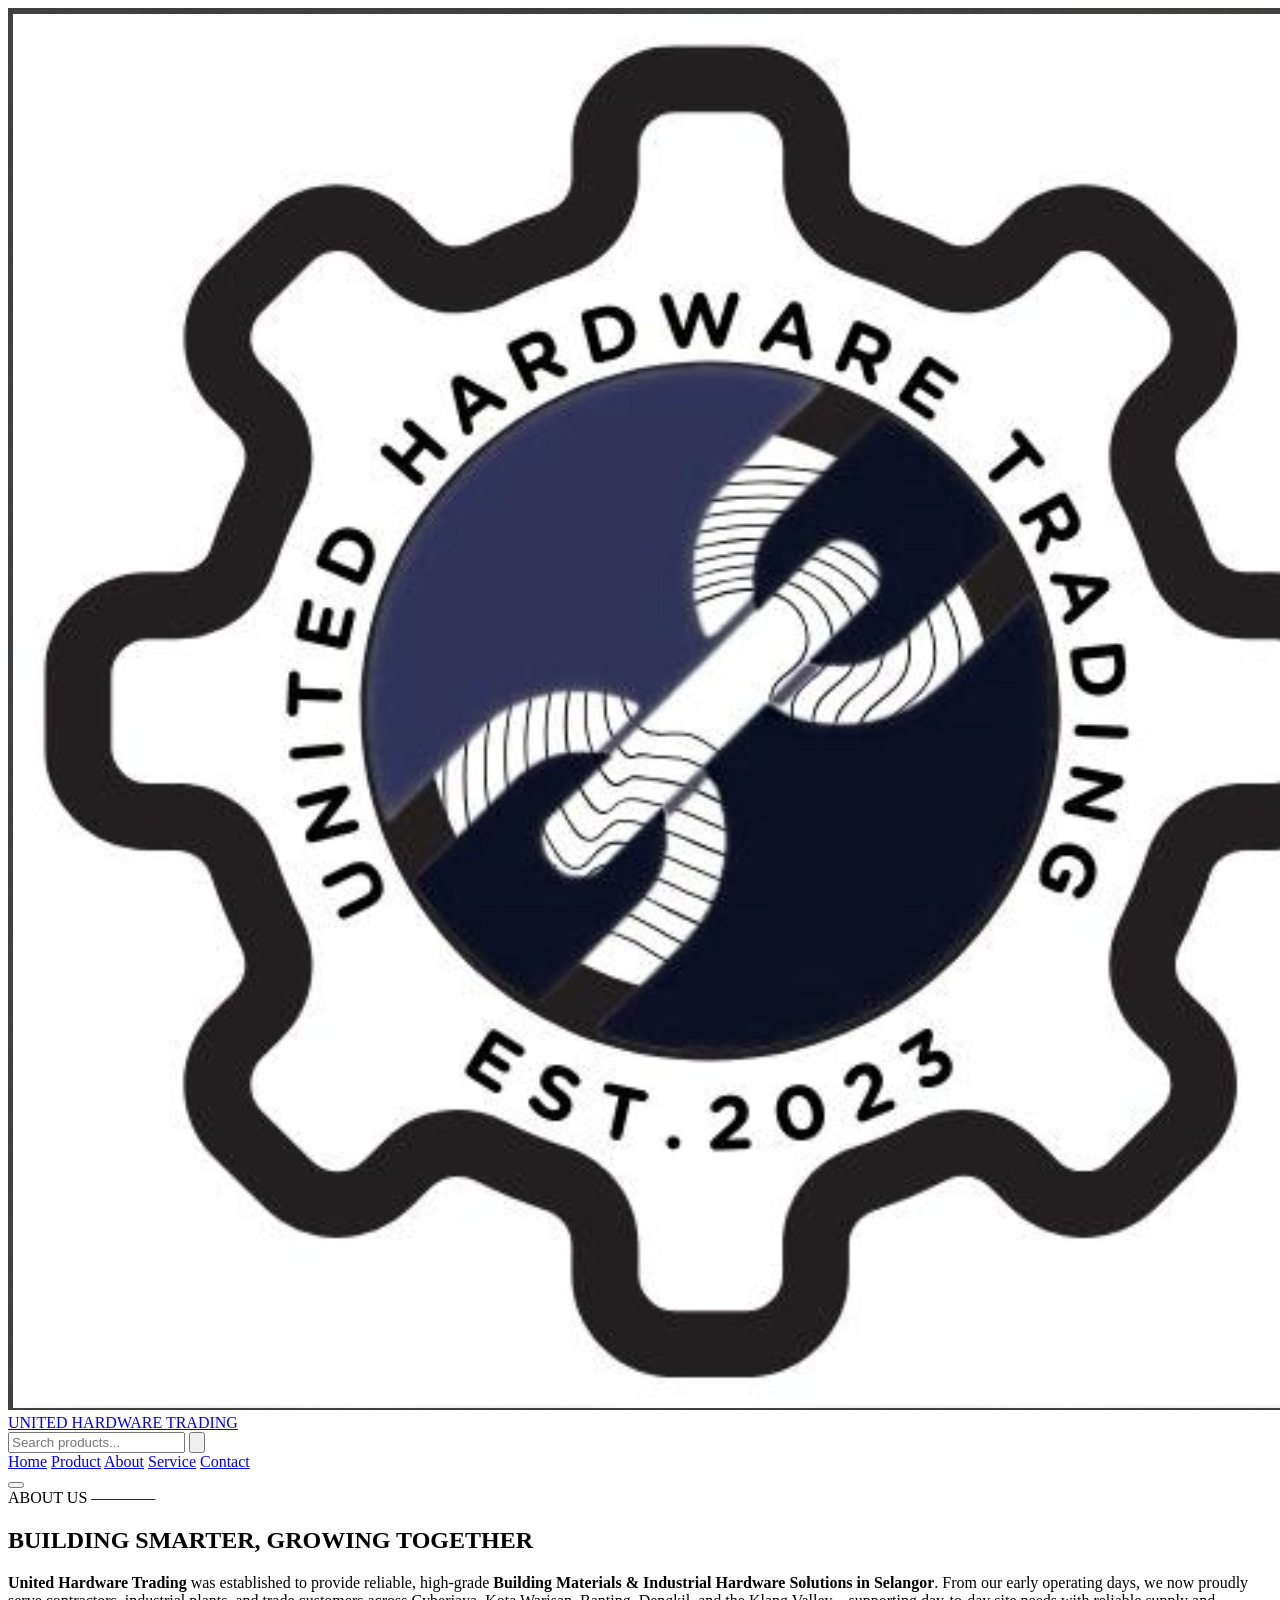
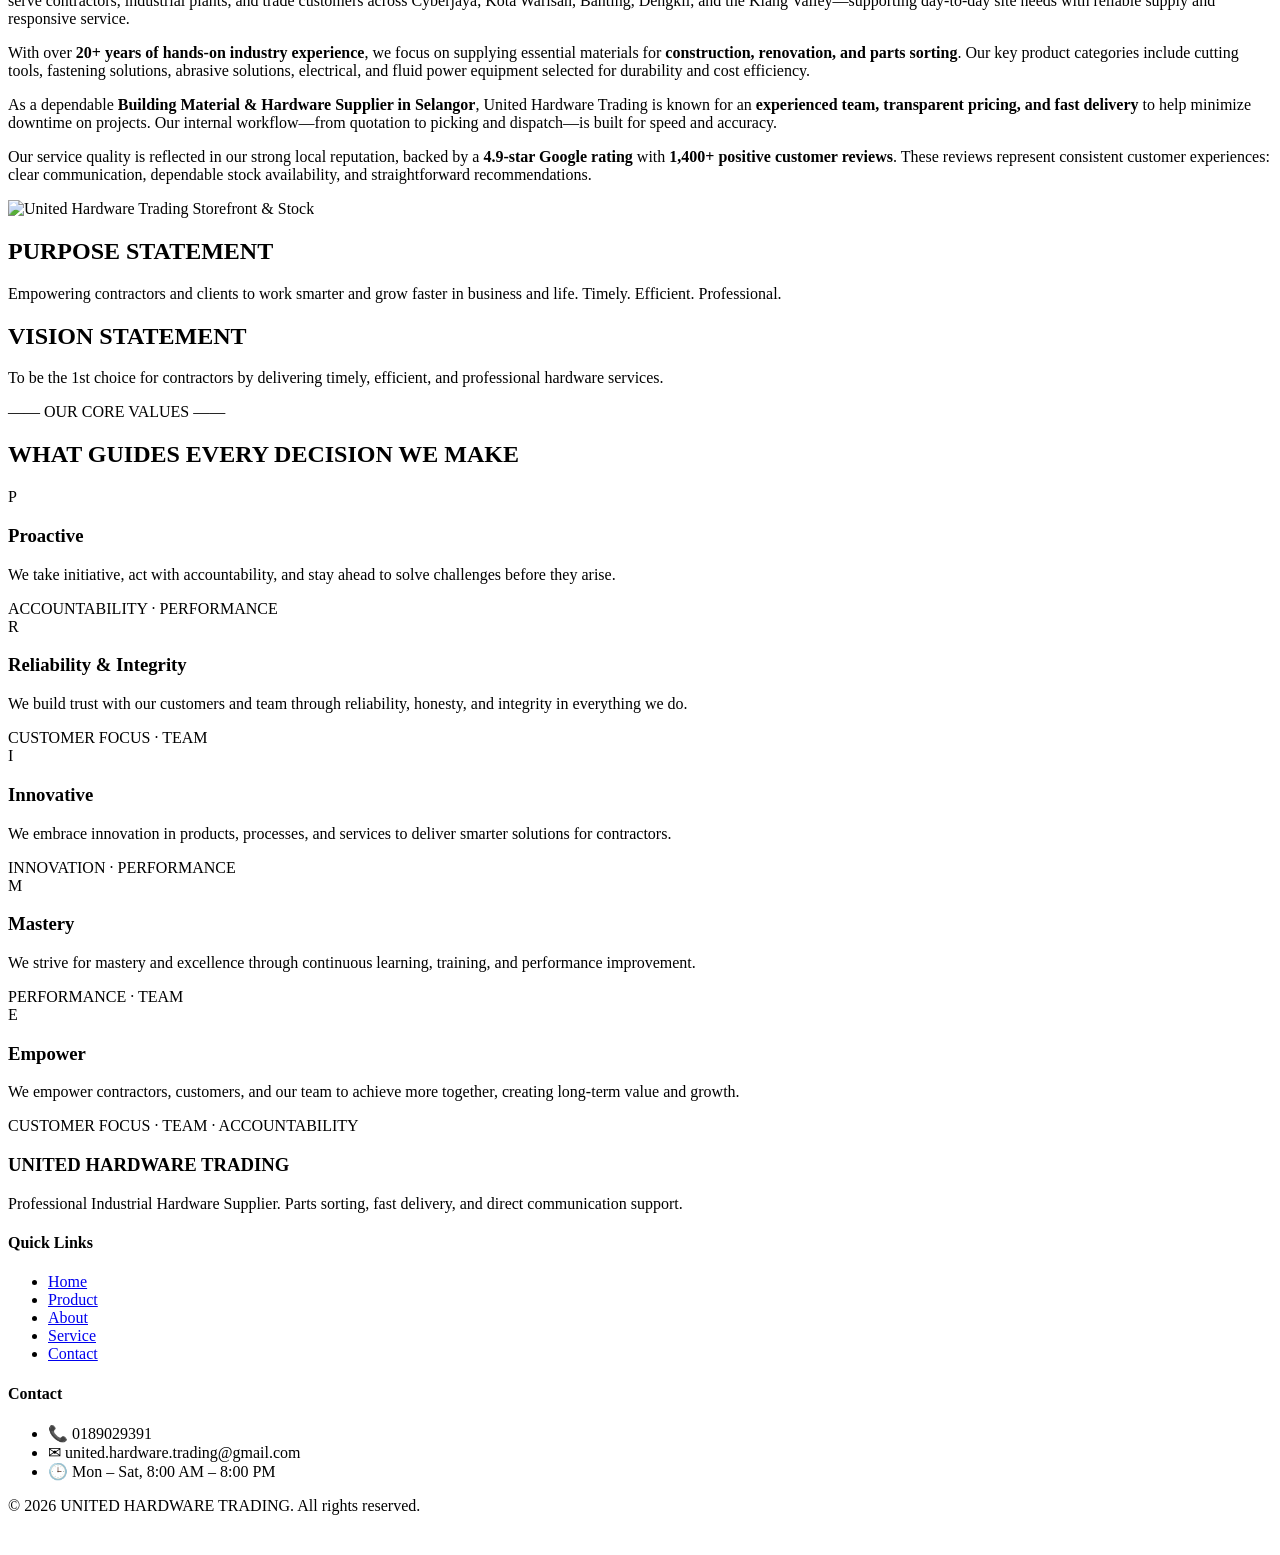
==== about.html @ f3554415 "Add files via upload" ====
<!DOCTYPE html>
<html lang="en">
<head>
  <meta charset="UTF-8">
  <meta name="viewport" content="width=device-width, initial-scale=1.0">
  <title>About Us | United Hardware Trading</title>
  <link rel="stylesheet" href="assets/css/style.css">
</head>
<body>
<header class="navbar" id="navbar">
  <div class="container nav-inner">
    <a href="index.html" class="brand">
      <img src="logo.jpeg" alt="United Hardware Trading">
      <span>UNITED HARDWARE TRADING</span>
    </a>
    <form class="nav-search" action="product.html" method="GET" onsubmit="return true;">
      <input type="text" name="q" placeholder="Search products..." id="navSearchInput">
      <button type="submit" aria-label="Search">
        <svg class="search-svg-icon" viewBox="0 0 24 24" fill="none" stroke="currentColor" stroke-width="2.2" stroke-linecap="round" stroke-linejoin="round">
          <circle cx="11" cy="11" r="8"></circle>
          <line x1="21" y1="21" x2="16.65" y2="16.65"></line>
        </svg>
      </button>
    </form>
    <nav class="nav-links" id="navLinks">
      <a href="index.html">Home</a>
      <a href="product.html">Product</a>
      <a href="about.html">About</a>
      <a href="service.html">Service</a>
      <a href="contact.html">Contact</a>
    </nav>
    <button class="menu-toggle" id="menuToggle" aria-label="Menu">
      <span></span><span></span><span></span>
    </button>
  </div>
</header>

<main>
  <!-- Section 1: Hero Section (Dark Blue) -->
  <section class="about-hero reveal">
    <div class="container about-hero-grid">
      <div class="about-hero-text">
        <div class="about-subtag">ABOUT US ————</div>
        <h1 class="about-hero-title">BUILDING SMARTER, GROWING TOGETHER</h1>
        
        <p><strong>United Hardware Trading</strong> was established to provide reliable, high-grade <strong>Building Materials & Industrial Hardware Solutions in Selangor</strong>. From our early operating days, we now proudly serve contractors, industrial plants, and trade customers across Cyberjaya, Kota Warisan, Banting, Dengkil, and the Klang Valley—supporting day-to-day site needs with reliable supply and responsive service.</p>
        
        <p>With over <strong>20+ years of hands-on industry experience</strong>, we focus on supplying essential materials for <strong>construction, renovation, and parts sorting</strong>. Our key product categories include cutting tools, fastening solutions, abrasive solutions, electrical, and fluid power equipment selected for durability and cost efficiency.</p>
        
        <p>As a dependable <strong>Building Material & Hardware Supplier in Selangor</strong>, United Hardware Trading is known for an <strong>experienced team, transparent pricing, and fast delivery</strong> to help minimize downtime on projects. Our internal workflow—from quotation to picking and dispatch—is built for speed and accuracy.</p>
        
        <p>Our service quality is reflected in our strong local reputation, backed by a <strong>4.9-star Google rating</strong> with <strong>1,400+ positive customer reviews</strong>. These reviews represent consistent customer experiences: clear communication, dependable stock availability, and straightforward recommendations.</p>
      </div>

      <div class="about-hero-img-wrap">
        <img src="uploads/abrasive.jpg" alt="United Hardware Trading Storefront & Stock" class="about-hero-img">
      </div>
    </div>
  </section>

  <!-- Section 2: Purpose & Vision Cards -->
  <section class="about-pv-section reveal">
    <div class="container about-pv-grid">
      <div class="pv-card purpose-card">
        <div class="pv-card-overlay"></div>
        <div class="pv-card-content">
          <h2>PURPOSE <span class="accent-text">STATEMENT</span></h2>
          <p>Empowering contractors and clients to work smarter and grow faster in business and life. Timely. Efficient. Professional.</p>
        </div>
      </div>

      <div class="pv-card vision-card">
        <div class="pv-card-overlay"></div>
        <div class="pv-card-content">
          <h2>VISION <span class="accent-text">STATEMENT</span></h2>
          <p>To be the 1st choice for contractors by delivering timely, efficient, and professional hardware services.</p>
        </div>
      </div>
    </div>
  </section>

  <!-- Section 3: Core Values PRIME -->
  <section class="about-values-section reveal">
    <div class="container text-center">
      <div class="about-values-subtag">—— OUR CORE VALUES ——</div>
      <h2 class="about-values-title">WHAT GUIDES EVERY DECISION WE MAKE</h2>

      <div class="prime-grid">
        <div class="prime-card apple-glass apple-hover">
          <div class="prime-watermark">P</div>
          <h3>Proactive</h3>
          <p>We take initiative, act with accountability, and stay ahead to solve challenges before they arise.</p>
          <div class="prime-tag">ACCOUNTABILITY · PERFORMANCE</div>
        </div>

        <div class="prime-card apple-glass apple-hover">
          <div class="prime-watermark">R</div>
          <h3>Reliability & Integrity</h3>
          <p>We build trust with our customers and team through reliability, honesty, and integrity in everything we do.</p>
          <div class="prime-tag">CUSTOMER FOCUS · TEAM</div>
        </div>

        <div class="prime-card apple-glass apple-hover">
          <div class="prime-watermark">I</div>
          <h3>Innovative</h3>
          <p>We embrace innovation in products, processes, and services to deliver smarter solutions for contractors.</p>
          <div class="prime-tag">INNOVATION · PERFORMANCE</div>
        </div>

        <div class="prime-card apple-glass apple-hover">
          <div class="prime-watermark">M</div>
          <h3>Mastery</h3>
          <p>We strive for mastery and excellence through continuous learning, training, and performance improvement.</p>
          <div class="prime-tag">PERFORMANCE · TEAM</div>
        </div>

        <div class="prime-card apple-glass apple-hover" style="grid-column: span 2;">
          <div class="prime-watermark">E</div>
          <h3>Empower</h3>
          <p>We empower contractors, customers, and our team to achieve more together, creating long-term value and growth.</p>
          <div class="prime-tag">CUSTOMER FOCUS · TEAM · ACCOUNTABILITY</div>
        </div>
      </div>
    </div>
  </section>
</main>

<footer class="footer">
  <div class="container">
    <div class="footer-grid">
      <div>
        <h3>UNITED HARDWARE TRADING</h3>
        <p>Professional Industrial Hardware Supplier. Parts sorting, fast delivery, and direct communication support.</p>
      </div>
      <div>
        <h4>Quick Links</h4>
        <ul>
          <li><a href="index.html">Home</a></li>
          <li><a href="product.html">Product</a></li>
          <li><a href="about.html">About</a></li>
          <li><a href="service.html">Service</a></li>
          <li><a href="contact.html">Contact</a></li>
        </ul>
      </div>
      <div>
        <h4>Contact</h4>
        <ul>
          <li>📞 0189029391</li>
          <li>✉ united.hardware.trading@gmail.com</li>
          <li>🕒 Mon – Sat, 8:00 AM – 8:00 PM</li>
        </ul>
      </div>
    </div>
    <div class="footer-bottom">
      <span>© 2026 UNITED HARDWARE TRADING. All rights reserved.</span>
    </div>
  </div>
</footer>

<a class="floating-whatsapp" href="https://wa.me/60189029391?text=Hello%2C%20I%20would%20like%20to%20ask%20about%20your%20hardware%20products." target="_blank" rel="noopener" aria-label="WhatsApp">
  <svg viewBox="0 0 24 24" width="28" height="28" fill="white"><path d="M17.472 14.382c-.297-.149-1.758-.867-2.03-.967-.273-.099-.471-.148-.67.15-.197.297-.767.966-.94 1.164-.173.199-.347.223-.644.075-.297-.15-1.255-.463-2.39-1.475-.883-.788-1.48-1.761-1.653-2.059-.173-.297-.018-.458.13-.606.134-.133.298-.347.446-.52.149-.174.198-.298.298-.497.099-.198.05-.371-.025-.52-.075-.149-.669-1.612-.916-2.207-.242-.579-.487-.5-.669-.51-.173-.008-.371-.01-.57-.01-.198 0-.52.074-.792.372-.272.297-1.04 1.016-1.04 2.479 0 1.462 1.065 2.875 1.213 3.074.149.198 2.096 3.2 5.077 4.487.709.306 1.262.489 1.694.625.712.227 1.36.195 1.871.118.571-.085 1.758-.719 2.006-1.413.248-.694.248-1.289.173-1.413-.074-.124-.272-.198-.57-.347m-5.421 7.403h-.004a9.87 9.87 0 01-5.031-1.378l-.361-.214-3.741.982.998-3.648-.235-.374a9.86 9.86 0 01-1.51-5.26c.001-5.45 4.436-9.884 9.888-9.884 2.64 0 5.122 1.03 6.988 2.898a9.825 9.825 0 012.893 6.994c-.003 5.45-4.437 9.884-9.885 9.884m8.413-18.297A11.815 11.815 0 0012.05 0C5.495 0 .16 5.335.157 11.892c0 2.096.547 4.142 1.588 5.945L.057 24l6.305-1.654a11.882 11.882 0 005.683 1.448h.005c6.554 0 11.89-5.335 11.893-11.893a11.821 11.821 0 00-3.48-8.413z"/></svg>
</a>
<script src="assets/js/data.js"></script>
<script src="assets/js/script.js"></script>
</body>
</html>
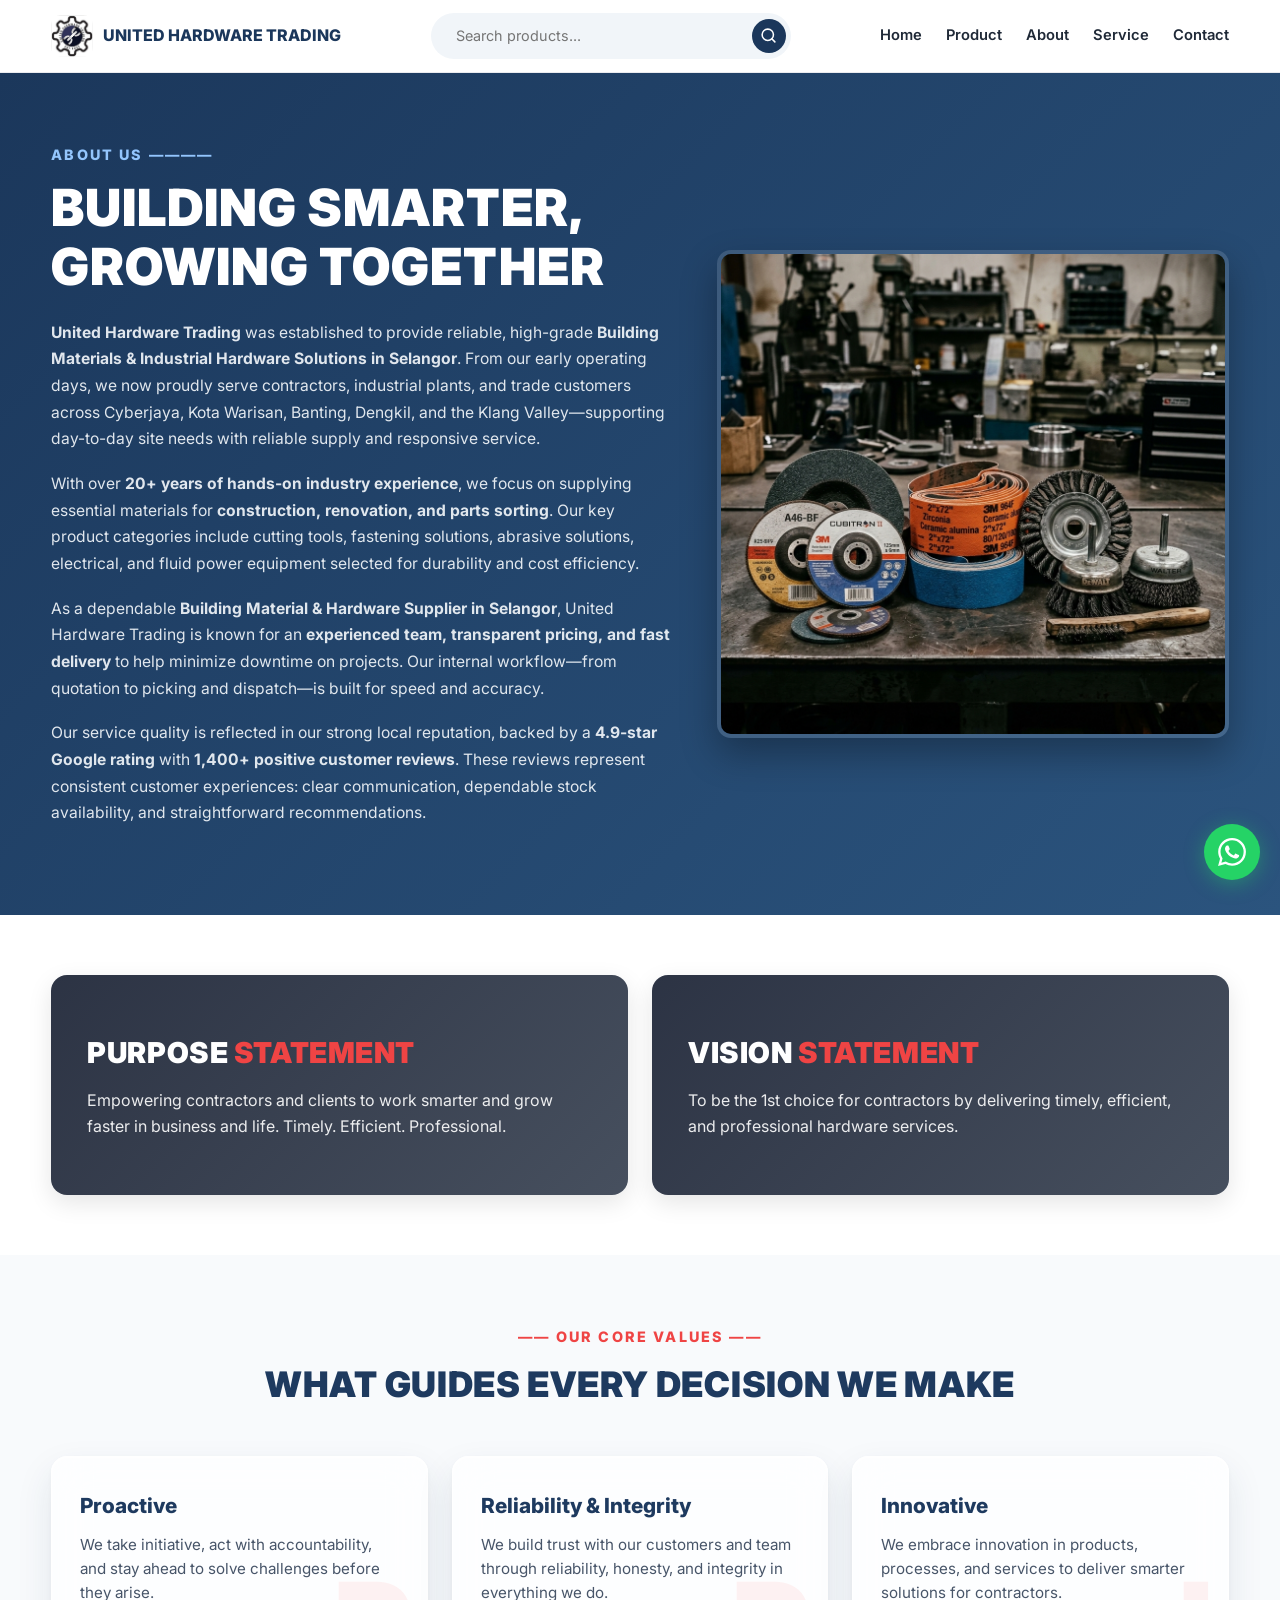
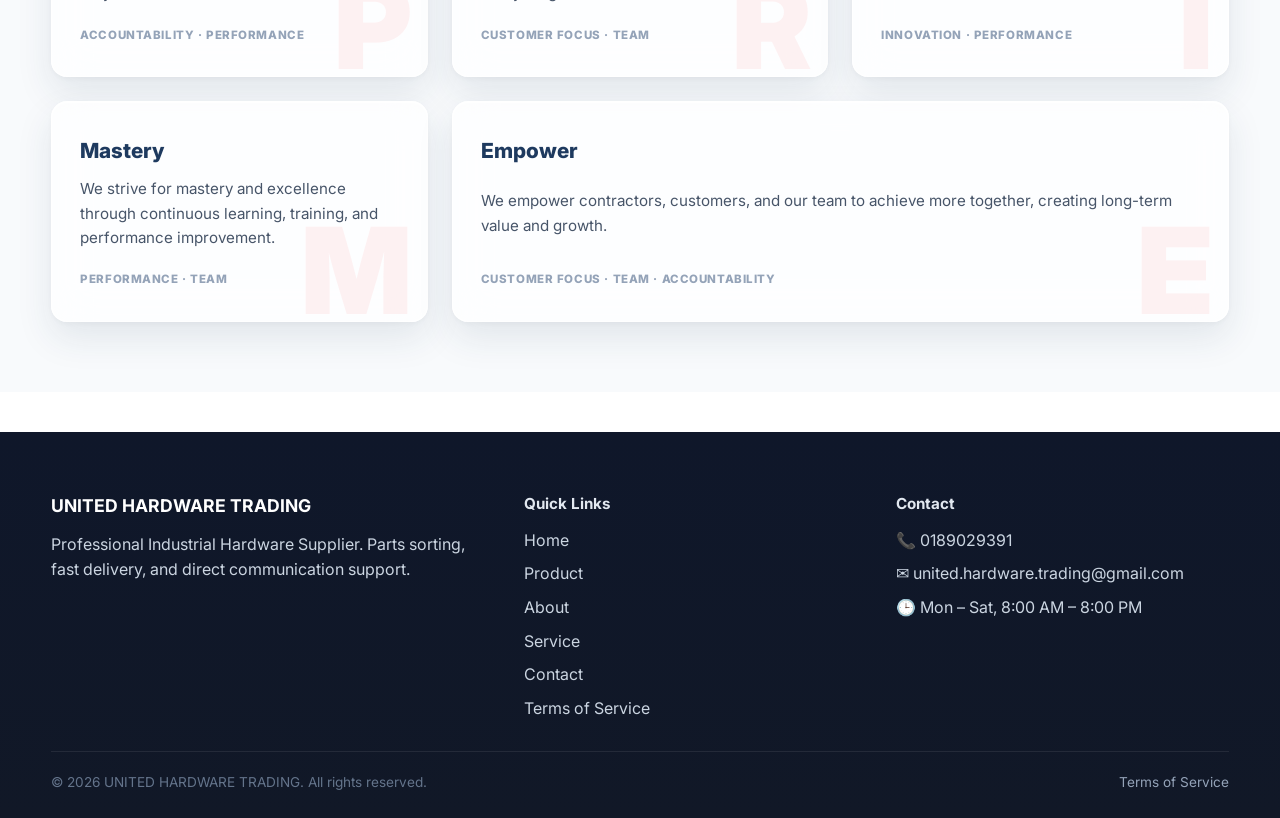
==== commit 9a1f08f5: "Add files via upload" ====
--- a/about.html
+++ b/about.html
@@ -114,7 +114,7 @@
           <div class="prime-tag">PERFORMANCE · TEAM</div>
         </div>
 
-        <div class="prime-card apple-glass apple-hover" style="grid-column: span 2;">
+        <div class="prime-card prime-card-span-2 apple-glass apple-hover">
           <div class="prime-watermark">E</div>
           <h3>Empower</h3>
           <p>We empower contractors, customers, and our team to achieve more together, creating long-term value and growth.</p>
@@ -140,6 +140,7 @@
           <li><a href="about.html">About</a></li>
           <li><a href="service.html">Service</a></li>
           <li><a href="contact.html">Contact</a></li>
+          <li><a href="terms.html">Terms of Service</a></li>
         </ul>
       </div>
       <div>
@@ -153,6 +154,9 @@
     </div>
     <div class="footer-bottom">
       <span>© 2026 UNITED HARDWARE TRADING. All rights reserved.</span>
+      <span class="footer-bottom-links">
+        <a href="terms.html">Terms of Service</a>
+      </span>
     </div>
   </div>
 </footer>
--- a/assets/css/style.css
+++ b/assets/css/style.css
@@ -0,0 +1,1249 @@
+@import url('https://fonts.googleapis.com/css2?family=Inter:wght@400;600;700;800;900&display=swap');
+
+:root {
+  --primary: #1b375b;
+  --primary2: #2b547e;
+  --dark: #0d1e38;
+  --text: #1f2937;
+  --muted: #6b7280;
+  --line: #e2e8f0;
+  --white: #ffffff;
+  --light: #f8fafc;
+  --success: #25d366;
+  --maps: #2563eb;
+  --waze: #33ccff;
+  --shadow-sm: 0 6px 16px rgba(11,25,45,.08), inset 0 1px 0 rgba(255,255,255,0.6);
+  --shadow-md: 0 16px 36px rgba(11,25,45,.14), inset 0 1px 0 rgba(255,255,255,0.7);
+  --shadow-lg: 0 24px 50px rgba(11,25,45,.22), inset 0 1px 0 rgba(255,255,255,0.8);
+  --radius: 18px;
+  --container: 1200px;
+  --transition: .3s ease;
+}
+
+/* === RESET === */
+*,*::before,*::after { box-sizing: border-box; margin: 0; padding: 0; }
+html { scroll-behavior: smooth; }
+body { font-family: 'Inter', 'Segoe UI', sans-serif; color: var(--text); background: var(--white); line-height: 1.6; overflow-x: hidden; -webkit-font-smoothing: antialiased; }
+img { display: block; max-width: 100%; }
+a { text-decoration: none; color: inherit; }
+ul { list-style: none; }
+button, input, select, textarea { font: inherit; border: none; outline: none; }
+
+/* === UTILITY === */
+.container { width: min(92%, var(--container)); margin: 0 auto; }
+.section { padding: 80px 0; }
+.bg-light { background: linear-gradient(180deg, #f0f5ff 0%, #fff 100%); }
+.text-center { text-align: center; }
+
+/* === APPLE-STYLE GLASSMORPHISM & ANIMATIONS === */
+:root {
+  --apple-ease: cubic-bezier(0.16, 1, 0.3, 1);
+  --apple-glass-bg: rgba(255, 255, 255, 0.78);
+  --apple-glass-border: rgba(255, 255, 255, 0.75);
+  --apple-glass-dark-bg: rgba(27, 55, 91, 0.55);
+  --apple-glass-dark-border: rgba(255, 255, 255, 0.28);
+}
+
+.apple-glass {
+  background: var(--apple-glass-bg) !important;
+  backdrop-filter: blur(20px) saturate(180%) !important;
+  -webkit-backdrop-filter: blur(20px) saturate(180%) !important;
+  border: 1px solid var(--apple-glass-border) !important;
+  box-shadow: 0 16px 36px rgba(27, 55, 91, 0.1), 0 2px 6px rgba(0, 0, 0, 0.04), inset 0 1px 1px rgba(255, 255, 255, 0.9) !important;
+}
+
+.apple-glass-dark {
+  background: var(--apple-glass-dark-bg) !important;
+  backdrop-filter: blur(20px) saturate(180%) !important;
+  -webkit-backdrop-filter: blur(20px) saturate(180%) !important;
+  border: 1px solid var(--apple-glass-dark-border) !important;
+  box-shadow: 0 20px 45px rgba(11, 25, 45, 0.2), inset 0 1px 1px rgba(255, 255, 255, 0.4) !important;
+}
+
+.apple-hover {
+  transition: transform 0.4s var(--apple-ease), box-shadow 0.4s var(--apple-ease), border-color 0.3s ease !important;
+}
+.apple-hover:hover {
+  transform: translateY(-8px) scale(1.018) !important;
+  box-shadow: 0 24px 48px rgba(27, 55, 91, 0.2), 0 4px 12px rgba(0, 0, 0, 0.06) !important;
+}
+
+.apple-btn {
+  position: relative; overflow: hidden;
+  box-shadow: 0 8px 20px rgba(0,0,0,0.12), inset 0 1px 0 rgba(255,255,255,0.3) !important;
+  transition: transform 0.3s var(--apple-ease), box-shadow 0.3s var(--apple-ease), background 0.3s ease !important;
+}
+.apple-btn:hover {
+  transform: translateY(-3px) scale(1.03) !important;
+  box-shadow: 0 14px 28px rgba(0,0,0,0.2), inset 0 1px 0 rgba(255,255,255,0.4) !important;
+}
+.apple-btn:active {
+  transform: translateY(1px) scale(0.96) !important;
+}
+
+/* === NAVBAR === */
+.navbar {
+  position: sticky; top: 0; z-index: 1000;
+  background: rgba(255, 255, 255, 0.85);
+  backdrop-filter: blur(20px) saturate(180%);
+  -webkit-backdrop-filter: blur(20px) saturate(180%);
+  border-bottom: 1px solid rgba(229, 231, 235, 0.8);
+  transition: box-shadow var(--transition);
+}
+.navbar.scrolled { box-shadow: var(--shadow-sm); }
+.nav-inner {
+  display: flex; align-items: center; justify-content: space-between;
+  min-height: 72px; gap: 16px;
+}
+.brand {
+  display: flex; align-items: center; gap: 10px;
+  font-weight: 800; font-size: 1rem; color: var(--primary);
+  white-space: nowrap; flex-shrink: 0;
+}
+.brand img { width: 42px; height: 42px; border-radius: 10px; object-fit: cover; }
+
+.search-svg-icon {
+  width: 17px; height: 17px; display: block; flex-shrink: 0;
+}
+.nav-search {
+  flex: 1; max-width: 360px;
+  display: flex; align-items: center;
+  background: #f1f5f9; border-radius: 999px;
+  padding: 0 4px 0 16px; border: 1px solid transparent;
+  transition: var(--transition);
+}
+.nav-search:focus-within { border-color: var(--primary); background: #fff; box-shadow: 0 0 0 3px rgba(27,55,91,.15); }
+.nav-search input { flex: 1; background: transparent; padding: 10px 8px; font-size: .9rem; min-width: 0; }
+.nav-search button {
+  width: 34px; height: 34px; border-radius: 50%;
+  background: var(--primary); color: #fff; border: none;
+  cursor: pointer; display: flex; align-items: center; justify-content: center;
+  flex-shrink: 0; transition: var(--transition); outline: none;
+}
+.nav-search button:hover { background: var(--primary2); transform: scale(1.05); }
+
+.nav-links { display: flex; gap: 24px; }
+.nav-links a { font-weight: 600; font-size: .92rem; color: var(--text); position: relative; transition: var(--transition); padding: 4px 0; }
+.nav-links a:hover, .nav-links a.active { color: var(--primary); }
+.nav-links a.active::after { content: ''; position: absolute; bottom: -2px; left: 0; right: 0; height: 2px; background: var(--primary); border-radius: 2px; }
+
+.menu-toggle {
+  display: none; width: 40px; height: 40px; border-radius: 10px;
+  border: 1px solid var(--line); background: #fff; cursor: pointer;
+  flex-direction: column; align-items: center; justify-content: center; gap: 5px;
+}
+.menu-toggle span { width: 18px; height: 2px; background: var(--dark); border-radius: 2px; transition: var(--transition); }
+
+/* === BUTTONS === */
+.btn {
+  display: inline-flex; align-items: center; justify-content: center; gap: 8px;
+  border: none; cursor: pointer; border-radius: 999px;
+  padding: 12px 22px; font-weight: 700; font-size: .92rem;
+  transition: var(--transition); white-space: nowrap;
+}
+.btn-svg { display: inline-block; flex-shrink: 0; vertical-align: middle; }
+.btn:hover { transform: translateY(-2px); }
+.btn-primary { background: linear-gradient(135deg, var(--primary), var(--primary2)); color: #fff; box-shadow: var(--shadow-sm); }
+.btn-outline { background: #fff; border: 1.5px solid var(--line); color: var(--text); }
+.btn-outline:hover { border-color: var(--primary); color: var(--primary); }
+.btn-success { background: var(--success); color: #fff; box-shadow: var(--shadow-sm); }
+.btn-maps { background: var(--maps); color: #fff; }
+.btn-waze { background: var(--waze); color: #fff; }
+.btn-danger { background: #ef4444; color: #fff; }
+.btn-sm { padding: 8px 16px; font-size: .85rem; }
+
+/* === HERO (Translucent Frosted Glass Overlay with Visible Hardware Photo) === */
+.hero {
+  position: relative; min-height: 520px;
+  display: flex; align-items: center; justify-content: center; color: #fff;
+  background: url('https://images.unsplash.com/photo-1581093458791-9d42e0f2f0d8?auto=format&fit=crop&w=1600&q=80') center/cover no-repeat;
+  overflow: hidden;
+}
+.hero::before {
+  content: ''; position: absolute; inset: 0;
+  background: rgba(27, 55, 91, 0.48);
+  backdrop-filter: blur(8px) saturate(160%);
+  -webkit-backdrop-filter: blur(8px) saturate(160%);
+  z-index: 1;
+}
+.hero::after {
+  content: ''; position: absolute; bottom: -80px; left: -80px;
+  width: 340px; height: 340px; border-radius: 50%;
+  background: rgba(43, 84, 126, 0.35); filter: blur(60px); pointer-events: none; z-index: 1;
+}
+.hero-content {
+  position: relative; z-index: 2; max-width: 1100px; padding: 60px 20px;
+  display: flex; flex-direction: column; align-items: center; justify-content: center;
+  text-align: center;
+}
+.hero-brand-title {
+  font-size: clamp(2.4rem, 6.5vw, 4.8rem);
+  font-weight: 900;
+  letter-spacing: 3px;
+  color: #ffffff;
+  text-transform: uppercase;
+  margin: 0;
+  line-height: 1.1;
+  text-shadow: 0 10px 30px rgba(0, 0, 0, 0.6), 0 2px 4px rgba(0, 0, 0, 0.4);
+  background: transparent;
+  border: none;
+  padding: 0;
+  box-shadow: none;
+  backdrop-filter: none;
+  -webkit-backdrop-filter: none;
+  white-space: nowrap;
+}
+@media (max-width: 768px) {
+  .hero-brand-title {
+    white-space: normal;
+    font-size: clamp(1.8rem, 7vw, 2.8rem);
+  }
+}
+
+
+/* === SECTION HEADING === */
+.section-head { max-width: 700px; margin: 0 auto 40px; text-align: center; }
+.section-title { font-size: clamp(1.6rem, 3vw, 2.4rem); font-weight: 800; color: var(--dark); margin-bottom: 10px; }
+.section-desc { color: var(--muted); font-size: 1rem; }
+
+.title-arrows {
+  display: inline-flex; align-items: center; gap: 8px;
+  margin-left: 14px; vertical-align: middle;
+}
+.title-arrow-btn {
+  width: 34px; height: 34px; border-radius: 50%;
+  background: #fff; border: 1.5px solid #cbd5e1; color: #475569;
+  display: inline-flex; align-items: center; justify-content: center;
+  font-size: 1.1rem; font-weight: 700; cursor: pointer;
+  transition: all 0.2s ease; line-height: 1; padding: 0;
+  box-shadow: 0 1px 3px rgba(0,0,0,0.06); outline: none;
+}
+.title-arrow-btn:hover {
+  background: var(--primary); color: #fff; border-color: var(--primary);
+  transform: scale(1.08); box-shadow: 0 4px 10px rgba(13, 71, 161, 0.25);
+}
+
+.cat-slider-section { position: relative; padding: 60px 0; background: #ffffff; }
+.cat-slider-viewport {
+  position: relative; overflow-x: auto; -ms-overflow-style: none; scrollbar-width: none;
+  width: 100%; white-space: nowrap; padding: 15px 0 25px; font-size: 0;
+}
+.cat-slider-viewport::-webkit-scrollbar { display: none; }
+.cat-slider-inner { display: inline-flex; gap: 20px; padding: 0; }
+.cat-item {
+  display: inline-flex; flex-direction: column; align-items: center; justify-content: center;
+  width: 280px; height: 250px; background: #fff; border: 1.5px solid var(--line);
+  border-radius: var(--radius); overflow: hidden; box-shadow: var(--shadow-sm);
+  transition: var(--transition); text-decoration: none; color: var(--text);
+  flex-shrink: 0;
+}
+.cat-item:hover { transform: translateY(-6px); box-shadow: 0 12px 28px rgba(13, 71, 161, 0.15); border-color: var(--primary); }
+.cat-item-img-wrap { width: 100%; height: 185px; background: #f0f5ff; overflow: hidden; }
+.cat-item-img-wrap img { width: 100%; height: 100%; object-fit: cover; transition: transform 0.4s ease; }
+.cat-item:hover .cat-item-img-wrap img { transform: scale(1.06); }
+.cat-icon { font-size: 3.8rem; margin-bottom: 10px; }
+.cat-label { font-size: 1.15rem; font-weight: 800; padding: 12px; display: block; text-align: center; white-space: normal; line-height: 1.25; color: var(--dark); }
+.cat-scroll-arrow {
+  position: absolute; top: 50%; transform: translateY(-50%); width: 40px; height: 80px;
+  background: rgba(0,0,0,0.5); color: #fff; display: flex; align-items: center; justify-content: center;
+  font-size: 2rem; cursor: pointer; opacity: 0; transition: opacity 0.3s; z-index: 10; pointer-events: none;
+}
+.cat-scroll-arrow-left { left: 0; border-radius: 0 8px 8px 0; }
+.cat-scroll-arrow-right { right: 0; border-radius: 8px 0 0 8px; }
+
+/* === POPULAR PRODUCTS SLIDER === */
+.featured-products { position: relative; }
+.pop-slider-viewport {
+  position: relative; overflow-x: auto; -ms-overflow-style: none; scrollbar-width: none;
+  width: 100%; white-space: nowrap; padding: 10px 0 20px; font-size: 0;
+}
+.pop-slider-viewport::-webkit-scrollbar { display: none; }
+.pop-slider-inner { display: inline-flex; gap: 20px; padding: 0; }
+.pop-slider-card {
+  width: 260px; text-decoration: none; color: var(--text); flex-shrink: 0;
+  display: inline-flex; flex-direction: column; white-space: normal; vertical-align: top;
+}
+
+.slider-card {
+  scroll-snap-align: start; flex-shrink: 0; width: 200px;
+  background: #fff; border: 1px solid var(--line); border-radius: var(--radius);
+  overflow: hidden; box-shadow: var(--shadow-sm); transition: var(--transition);
+  cursor: pointer; text-align: center;
+}
+.slider-card:hover { transform: translateY(-4px); box-shadow: var(--shadow-md); }
+.slider-card-img { width: 200px; height: 150px; object-fit: cover; background: #f0f5ff; }
+.slider-card h4 { padding: 12px 10px; font-size: .88rem; font-weight: 700; }
+.slider-arrows { display: flex; gap: 8px; justify-content: center; margin-top: 12px; }
+.slider-arrow {
+  width: 40px; height: 40px; border-radius: 50%;
+  background: #fff; border: 1px solid var(--line);
+  cursor: pointer; display: grid; place-items: center;
+  font-size: 1.1rem; transition: var(--transition);
+}
+.slider-arrow:hover { background: var(--primary); color: #fff; border-color: var(--primary); }
+
+/* === PRODUCT GRID === */
+.products-grid { display: grid; grid-template-columns: repeat(auto-fill, minmax(260px, 1fr)); gap: 22px; }
+
+/* === PRODUCT CARD === */
+.product-card {
+  background: #fff; border: 1px solid var(--line); border-radius: var(--radius);
+  overflow: hidden; box-shadow: var(--shadow-sm); transition: var(--transition);
+  display: flex; flex-direction: column;
+}
+.product-card:hover { transform: translateY(-4px); box-shadow: var(--shadow-md); }
+.product-img-wrap { aspect-ratio: 4/3; overflow: hidden; background: linear-gradient(135deg, #eef5ff, #f8fbff); border-bottom: 1px solid var(--line); }
+.product-img { width: 100%; height: 100%; object-fit: cover; transition: transform .4s; }
+.product-card:hover .product-img { transform: scale(1.06); }
+.product-body { padding: 18px; display: flex; flex-direction: column; gap: 8px; flex: 1; }
+.product-category-tag {
+  display: inline-block; width: fit-content;
+  padding: 4px 10px; border-radius: 999px;
+  background: rgba(13,71,161,.08); color: var(--primary);
+  font-size: .78rem; font-weight: 700;
+}
+.product-name { font-size: 1rem; font-weight: 700; color: var(--dark); }
+.product-desc { font-size: .88rem; color: var(--muted); flex: 1; }
+.product-price { font-size: .92rem; font-weight: 700; color: var(--primary); }
+.product-actions { display: flex; gap: 8px; margin-top: auto; padding-top: 8px; flex-wrap: wrap; }
+
+/* === FILTERS === */
+.filter-bar {
+  display: flex; gap: 12px; margin-bottom: 24px; flex-wrap: wrap; align-items: center;
+}
+.filter-bar input, .filter-bar select {
+  padding: 10px 16px; border: 1px solid var(--line); border-radius: 12px;
+  background: #fff; transition: var(--transition); font-size: .9rem;
+}
+.filter-bar input { flex: 1; min-width: 200px; }
+.filter-bar select { min-width: 180px; }
+.filter-bar input:focus, .filter-bar select:focus { border-color: var(--primary); box-shadow: 0 0 0 3px rgba(13,71,161,.08); }
+
+/* === MODAL === */
+.modal-overlay {
+  position: fixed; inset: 0; background: rgba(15,23,42,.55);
+  display: none; align-items: center; justify-content: center;
+  z-index: 2000; padding: 20px; backdrop-filter: blur(4px);
+}
+.modal-overlay.show { display: flex; }
+.modal-box {
+  width: min(920px, 100%); background: #fff; border-radius: 20px;
+  overflow: hidden; box-shadow: var(--shadow-lg);
+  max-height: 90vh; overflow-y: auto; position: relative;
+  animation: modalIn .3s ease;
+}
+@keyframes modalIn { from { opacity: 0; transform: scale(.95) translateY(20px); } to { opacity: 1; transform: scale(1) translateY(0); } }
+.modal-close {
+  position: absolute; top: 12px; right: 12px; z-index: 3;
+  width: 40px; height: 40px; border-radius: 50%;
+  background: rgba(255,255,255,.9); box-shadow: var(--shadow-sm);
+  cursor: pointer; display: grid; place-items: center; font-size: 1.1rem;
+}
+.modal-grid { display: grid; grid-template-columns: 1fr 1fr; }
+.modal-img-wrap { background: linear-gradient(135deg, #eef5ff, #f0f5ff); min-height: 300px; }
+.modal-img { width: 100%; height: 100%; min-height: 300px; object-fit: cover; }
+.modal-body { padding: 28px; }
+.modal-cat-tag { display: inline-block; padding: 5px 12px; background: rgba(13,71,161,.08); color: var(--primary); border-radius: 999px; font-size: .82rem; font-weight: 700; margin-bottom: 10px; }
+.modal-body h3 { font-size: 1.5rem; font-weight: 800; color: var(--dark); margin-bottom: 8px; }
+.modal-body > p { color: var(--muted); margin-bottom: 16px; }
+.modal-specs { display: grid; gap: 10px; margin-bottom: 20px; }
+.modal-spec { padding: 14px; border-radius: 12px; background: #f8fbff; border: 1px solid #e7eefc; }
+.modal-spec strong { display: block; margin-bottom: 3px; color: var(--dark); font-size: .88rem; }
+.modal-spec span { color: var(--muted); font-size: .88rem; }
+.modal-actions { display: flex; gap: 10px; flex-wrap: wrap; }
+
+/* === CARD (generic) === */
+.card {
+  background: #fff; border: 1px solid var(--line); border-radius: var(--radius);
+  padding: 28px; box-shadow: var(--shadow-sm); transition: var(--transition);
+}
+.card:hover { transform: translateY(-3px); box-shadow: var(--shadow-md); }
+.card-icon { font-size: 2rem; margin-bottom: 14px; }
+.card h3 { font-size: 1.1rem; margin-bottom: 8px; color: var(--dark); }
+.card p { color: var(--muted); font-size: .92rem; }
+
+/* === GRIDS === */
+.grid-2 { display: grid; grid-template-columns: repeat(2, 1fr); gap: 24px; }
+.grid-3 { display: grid; grid-template-columns: repeat(3, 1fr); gap: 24px; }
+.grid-4 { display: grid; grid-template-columns: repeat(4, 1fr); gap: 22px; }
+
+/* === CONTACT === */
+.contact-grid { display: grid; grid-template-columns: 1fr 1fr; gap: 24px; align-items: stretch; }
+.contact-list { display: grid; gap: 12px; }
+.contact-item { display: flex; gap: 12px; align-items: flex-start; padding: 12px 0; border-bottom: 1px solid #f1f5f9; }
+.contact-item:last-child { border-bottom: none; }
+.contact-icon { width: 40px; height: 40px; border-radius: 12px; background: rgba(13,71,161,.08); color: var(--primary); display: grid; place-items: center; flex-shrink: 0; }
+.contact-item strong { display: block; margin-bottom: 2px; font-size: .9rem; }
+.contact-item span, .contact-item a { color: var(--muted); font-size: .88rem; word-break: break-word; }
+.contact-actions { display: flex; gap: 10px; flex-wrap: wrap; margin-top: 18px; }
+.map-frame { border-radius: 14px; overflow: hidden; border: 1px solid var(--line); }
+.map-frame iframe { width: 100%; min-height: 350px; border: none; }
+
+/* === FOOTER === */
+.footer {
+  background: linear-gradient(180deg, #0f172a, #111827);
+  color: #cbd5e1; padding: 60px 0 24px; margin-top: 40px;
+}
+.footer-grid { display: grid; grid-template-columns: 1.3fr 1fr 1fr; gap: 40px; margin-bottom: 30px; }
+.footer h3 { color: #fff; font-size: 1.1rem; margin-bottom: 12px; }
+.footer h4 { color: #e2e8f0; font-size: .95rem; margin-bottom: 12px; }
+.footer ul { display: grid; gap: 8px; }
+.footer a:hover { color: #fff; }
+.footer-bottom {
+  padding-top: 20px; border-top: 1px solid rgba(255,255,255,.08);
+  font-size: .85rem; color: #64748b;
+  display: flex; justify-content: space-between; align-items: center;
+  flex-wrap: wrap; gap: 12px;
+}
+.footer-bottom-links {
+  display: flex; gap: 18px; align-items: center;
+}
+.footer-bottom a {
+  color: #94a3b8; transition: color 0.2s;
+}
+.footer-bottom a:hover {
+  color: #fff; text-decoration: underline;
+}
+
+/* === TERMS OF SERVICE PAGE STYLES === */
+.terms-wrapper {
+  background: #f8fafc;
+  padding: 40px 0 80px;
+}
+.terms-container {
+  max-width: 920px;
+  margin: 0 auto;
+}
+.terms-meta-card {
+  background: #ffffff;
+  border: 1px solid var(--line);
+  border-radius: 18px;
+  padding: 26px 30px;
+  box-shadow: 0 4px 18px rgba(11, 25, 45, 0.04);
+  margin-bottom: 30px;
+  display: grid;
+  grid-template-columns: repeat(auto-fit, minmax(220px, 1fr));
+  gap: 20px;
+}
+.terms-meta-item {
+  display: flex;
+  flex-direction: column;
+  gap: 4px;
+}
+.terms-meta-label {
+  font-size: 0.75rem;
+  font-weight: 800;
+  text-transform: uppercase;
+  letter-spacing: 0.06em;
+  color: #64748b;
+}
+.terms-meta-val {
+  font-size: 0.95rem;
+  font-weight: 700;
+  color: #0f172a;
+  line-height: 1.4;
+}
+.terms-toc-card {
+  background: #ffffff;
+  border: 1px solid var(--line);
+  border-radius: 18px;
+  padding: 24px 28px;
+  margin-bottom: 32px;
+  box-shadow: 0 4px 18px rgba(11, 25, 45, 0.04);
+}
+.terms-toc-title {
+  font-size: 1.1rem;
+  font-weight: 800;
+  color: #1e3a5f;
+  margin-bottom: 16px;
+  display: flex;
+  align-items: center;
+  gap: 8px;
+}
+.terms-toc-grid {
+  display: grid;
+  grid-template-columns: repeat(2, 1fr);
+  gap: 10px 24px;
+  list-style: none;
+  padding: 0;
+  margin: 0;
+}
+.terms-toc-grid li a {
+  display: flex;
+  align-items: center;
+  gap: 8px;
+  font-size: 0.9rem;
+  font-weight: 600;
+  color: #2563eb;
+  transition: all 0.2s;
+  padding: 4px 0;
+}
+.terms-toc-grid li a:hover {
+  color: var(--primary);
+  transform: translateX(4px);
+  text-decoration: underline;
+}
+.terms-toc-num {
+  width: 22px;
+  height: 22px;
+  border-radius: 6px;
+  background: #e0f2fe;
+  color: #0369a1;
+  font-size: 0.75rem;
+  font-weight: 800;
+  display: inline-flex;
+  align-items: center;
+  justify-content: center;
+  flex-shrink: 0;
+}
+.terms-card {
+  background: #ffffff;
+  border: 1px solid var(--line);
+  border-radius: 18px;
+  padding: 32px 36px;
+  margin-bottom: 24px;
+  box-shadow: 0 4px 18px rgba(11, 25, 45, 0.04);
+  scroll-margin-top: 90px;
+  transition: transform 0.2s ease, box-shadow 0.2s ease;
+}
+.terms-card:hover {
+  box-shadow: 0 10px 28px rgba(11, 25, 45, 0.08);
+}
+.terms-card-header {
+  display: flex;
+  align-items: center;
+  gap: 14px;
+  margin-bottom: 20px;
+  padding-bottom: 14px;
+  border-bottom: 1.5px solid var(--line);
+}
+.terms-card-badge {
+  width: 38px;
+  height: 38px;
+  border-radius: 10px;
+  background: linear-gradient(135deg, var(--primary), var(--primary2));
+  color: #ffffff;
+  font-size: 1rem;
+  font-weight: 800;
+  display: flex;
+  align-items: center;
+  justify-content: center;
+  flex-shrink: 0;
+  box-shadow: 0 4px 12px rgba(27, 55, 91, 0.2);
+}
+.terms-card-header h2 {
+  font-size: 1.3rem;
+  font-weight: 800;
+  color: #0f172a;
+  margin: 0;
+}
+.terms-card p {
+  font-size: 0.96rem;
+  line-height: 1.75;
+  color: #334155;
+  margin-bottom: 14px;
+}
+.terms-card p:last-child {
+  margin-bottom: 0;
+}
+.terms-note-box {
+  background: #f0f7ff;
+  border-left: 4px solid var(--primary);
+  border-radius: 10px;
+  padding: 16px 20px;
+  margin: 16px 0;
+  font-size: 0.92rem;
+  line-height: 1.65;
+  color: #1e3a8a;
+}
+.terms-contact-card {
+  background: linear-gradient(135deg, #1b375b 0%, #112542 100%);
+  color: #ffffff;
+  border-radius: 20px;
+  padding: 36px 40px;
+  margin-top: 36px;
+  box-shadow: 0 16px 36px rgba(11, 25, 45, 0.18);
+  display: flex;
+  align-items: center;
+  justify-content: space-between;
+  gap: 24px;
+  flex-wrap: wrap;
+}
+.terms-contact-card h3 {
+  font-size: 1.5rem;
+  font-weight: 800;
+  margin-bottom: 8px;
+  color: #ffffff;
+}
+.terms-contact-card p {
+  font-size: 0.95rem;
+  opacity: 0.9;
+  margin: 0;
+  color: #dbeafe;
+}
+@media (max-width: 767px) {
+  .terms-wrapper { padding: 24px 0 60px; }
+  .terms-card { padding: 22px 18px; border-radius: 14px; }
+  .terms-card-header h2 { font-size: 1.15rem; }
+  .terms-card-badge { width: 32px; height: 32px; font-size: 0.9rem; }
+  .terms-meta-card { padding: 20px 18px; grid-template-columns: 1fr; gap: 14px; }
+  .terms-toc-card { padding: 18px 16px; }
+  .terms-toc-grid { grid-template-columns: 1fr; gap: 8px; }
+  .terms-contact-card { padding: 26px 20px; flex-direction: column; text-align: center; }
+  .terms-contact-card .btn { width: 100%; }
+  .footer-bottom { flex-direction: column; text-align: center; gap: 8px; }
+}
+
+/* === FLOATING WHATSAPP === */
+.floating-whatsapp {
+  position: fixed; right: 20px; bottom: 20px; z-index: 1200;
+  width: 56px; height: 56px; border-radius: 50%;
+  background: var(--success); color: #fff;
+  display: grid; place-items: center;
+  box-shadow: 0 4px 20px rgba(37,211,102,.4);
+  transition: var(--transition); animation: pulse 2s infinite;
+}
+.floating-whatsapp:hover { transform: scale(1.1); box-shadow: 0 6px 28px rgba(37,211,102,.5); }
+@keyframes pulse {
+  0%, 100% { box-shadow: 0 4px 20px rgba(37,211,102,.4); }
+  50% { box-shadow: 0 4px 30px rgba(37,211,102,.6); }
+}
+
+/* === ANIMATIONS === */
+.reveal { opacity: 0; transform: translateY(30px); transition: opacity .7s ease, transform .7s ease; }
+.reveal.visible { opacity: 1; transform: translateY(0); }
+
+/* === ADMIN === */
+.admin-tabs { display: flex; gap: 0; border-bottom: 2px solid var(--line); margin-bottom: 24px; }
+.admin-tab {
+  padding: 12px 24px; font-weight: 700; cursor: pointer;
+  border-bottom: 2px solid transparent; margin-bottom: -2px;
+  transition: var(--transition); color: var(--muted);
+}
+.admin-tab.active { color: var(--primary); border-bottom-color: var(--primary); }
+.admin-panel { display: none; }
+.admin-panel.active { display: block; }
+.admin-table { width: 100%; border-collapse: collapse; font-size: .9rem; }
+.admin-table th, .admin-table td { padding: 12px; text-align: left; border-bottom: 1px solid var(--line); }
+.admin-table th { font-weight: 700; background: #f8fafc; }
+.admin-table img { width: 50px; height: 38px; object-fit: cover; border-radius: 6px; }
+.form-group { margin-bottom: 14px; }
+.form-group label { display: block; margin-bottom: 4px; font-weight: 600; font-size: .88rem; }
+.form-control {
+  width: 100%; padding: 10px 14px; border: 1px solid var(--line);
+  border-radius: 10px; background: #fff; transition: var(--transition); font-size: .9rem;
+}
+.form-control:focus { border-color: var(--primary); box-shadow: 0 0 0 3px rgba(13,71,161,.08); }
+.admin-header { display: flex; justify-content: space-between; align-items: center; gap: 16px; flex-wrap: wrap; margin-bottom: 20px; }
+.export-bar { background: #f0fdf4; border: 1px solid #bbf7d0; border-radius: 12px; padding: 16px; margin-bottom: 24px; display: flex; align-items: center; justify-content: space-between; gap: 12px; flex-wrap: wrap; }
+
+/* === EMPTY STATE === */
+.empty-state { text-align: center; padding: 40px; color: var(--muted); border: 1px dashed var(--line); border-radius: 14px; }
+
+/* === CATEGORY SLIDER (Infinite conveyor) === */
+.cat-slider-section { padding: 40px 0 30px; background: #fff; overflow: hidden; }
+.section-title { text-align: center; font-size: 1.4rem; font-weight: 700; color: var(--dark); margin-bottom: 22px; letter-spacing: .02em; }
+.cat-slider-viewport {
+  overflow: hidden; width: 100%; cursor: grab;
+  padding: 10px 0 16px;
+  -webkit-user-select: none; user-select: none;
+}
+.cat-slider-viewport:active { cursor: grabbing; }
+.cat-slider-inner {
+  display: flex; gap: 18px; width: max-content;
+  will-change: transform;
+}
+.cat-item {
+  flex: 0 0 auto;
+  display: flex; flex-direction: column; align-items: center; gap: 10px;
+  text-decoration: none; color: var(--dark);
+  background: #fff; border-radius: var(--radius);
+  border: 1px solid var(--line);
+  overflow: hidden;
+  width: 200px;
+  box-shadow: var(--shadow-sm);
+  transition: transform .25s, box-shadow .25s;
+  pointer-events: auto;
+}
+.cat-item:hover { transform: translateY(-4px); box-shadow: var(--shadow-md); }
+.cat-item-img-wrap { width: 100%; aspect-ratio: 4/3; overflow: hidden; background: linear-gradient(135deg,#eef5ff,#f8fbff); }
+.cat-item-img-wrap img { width: 100%; height: 100%; object-fit: cover; transition: transform .4s; }
+.cat-item:hover .cat-item-img-wrap img { transform: scale(1.06); }
+.cat-item .cat-icon { font-size: 3rem; line-height: 1; margin-top: 20px; }
+.cat-item span.cat-label { font-size: .9rem; font-weight: 700; text-align: center; color: var(--dark); padding: 10px 8px; }
+
+/* === POPULAR SLIDER SPECIFICS === */
+.pop-slider-card {
+  flex: 0 0 auto;
+  width: 260px;
+  pointer-events: auto;
+  text-decoration: none;
+}
+
+/* === PRODUCT PAGE SIDEBAR LAYOUT === */
+.product-page-main { padding: 30px 15px; }
+.product-layout {
+  display: flex; gap: 32px; align-items: flex-start; margin-top: 10px;
+}
+.product-sidebar {
+  width: 280px; flex-shrink: 0; background: #fff;
+  border: 1px solid var(--line); border-radius: var(--radius);
+  padding: 24px; box-shadow: var(--shadow-sm);
+}
+.sidebar-block { margin-bottom: 26px; }
+.sidebar-block:last-child { margin-bottom: 0; }
+.sidebar-title {
+  font-size: 1.15rem; font-weight: 800; color: var(--dark);
+  margin-bottom: 14px; padding-bottom: 8px; border-bottom: 2px solid var(--line);
+  letter-spacing: 0.02em; text-transform: uppercase;
+}
+.sidebar-search-box {
+  position: relative; display: flex; align-items: center;
+}
+.sidebar-search-box input {
+  width: 100%; padding: 10px 38px 10px 14px;
+  border: 1.5px solid #cbd5e1; border-radius: 8px;
+  font-size: 0.92rem; transition: all 0.2s;
+}
+.sidebar-search-box input:focus {
+  border-color: var(--primary); outline: none;
+  box-shadow: 0 0 0 3px rgba(13, 71, 161, 0.1);
+}
+.sidebar-search-icon {
+  position: absolute; right: 12px; font-size: 0.95rem; color: #94a3b8; pointer-events: none;
+}
+.sidebar-cat-list {
+  list-style: none; padding: 0; margin: 0;
+  display: flex; flex-direction: column; gap: 4px;
+}
+.sidebar-cat-item {
+  display: flex; align-items: center; justify-content: space-between;
+  padding: 10px 12px; border-radius: 6px; cursor: pointer;
+  transition: all 0.2s; font-size: 0.92rem; color: #334155; font-weight: 600;
+  user-select: none;
+}
+.sidebar-cat-item:hover {
+  background: #f1f5f9; color: var(--primary);
+}
+.sidebar-cat-item.active {
+  background: var(--primary); color: #fff;
+  box-shadow: 0 4px 12px rgba(13, 71, 161, 0.2);
+}
+.sidebar-cat-item.active .sidebar-cat-count {
+  background: rgba(255, 255, 255, 0.25); color: #fff;
+}
+.sidebar-cat-left {
+  display: flex; align-items: center; gap: 8px;
+}
+.sidebar-cat-arrow {
+  font-size: 0.95rem; font-weight: 700; transition: transform 0.2s;
+}
+.sidebar-cat-item:hover .sidebar-cat-arrow {
+  transform: translateX(3px);
+}
+.sidebar-cat-count {
+  font-size: 0.78rem; padding: 2px 8px; border-radius: 12px;
+  background: #e2e8f0; color: #475569; font-weight: 700;
+}
+
+/* Right Content Area */
+.product-content { flex: 1; min-width: 0; }
+.breadcrumb-nav {
+  font-size: 0.9rem; color: #64748b; margin-bottom: 12px; font-weight: 500;
+}
+.breadcrumb-nav a { color: var(--primary); text-decoration: none; }
+.breadcrumb-nav a:hover { text-decoration: underline; }
+.product-header-bar {
+  display: flex; align-items: baseline; justify-content: space-between;
+  margin-bottom: 24px; padding-bottom: 12px; border-bottom: 1px solid var(--line);
+  flex-wrap: wrap; gap: 10px;
+}
+.product-header-bar h1 {
+  font-size: 1.8rem; font-weight: 800; color: var(--dark); margin: 0;
+}
+.product-total-count { font-size: 0.9rem; color: #64748b; font-weight: 500; }
+
+/* === FILTER SECTION === */
+.filter-section {
+  margin: 10px 0 30px; background: white; padding: 24px;
+  border-radius: 12px; box-shadow: 0 4px 20px rgba(0,0,0,0.05);
+}
+.filter-header {
+  display: flex; justify-content: space-between; align-items: center;
+  flex-wrap: wrap; gap: 20px; margin-bottom: 24px;
+}
+.filter-header h1 { margin: 0; font-size: 2rem; color: var(--dark); }
+.search-box { position: relative; flex: 1; min-width: 280px; max-width: 400px; }
+.search-box input {
+  width: 100%; padding: 12px 16px 12px 45px;
+  border: 2px solid #e2e8f0; border-radius: 8px;
+  font-size: 1rem; transition: all 0.3s ease;
+}
+.search-box input:focus { border-color: var(--primary); outline: none; box-shadow: 0 0 0 3px rgba(13,71,161,0.1); }
+.search-box .search-icon { position: absolute; left: 14px; top: 50%; transform: translateY(-50%); font-size: 1.2rem; color: #94a3b8; }
+.category-pills {
+  display: flex; gap: 10px; overflow-x: auto;
+  padding-bottom: 8px; scrollbar-width: none;
+}
+.category-pills::-webkit-scrollbar { display: none; }
+.cat-pill {
+  padding: 8px 20px; background: #f1f5f9; border: none;
+  border-radius: 20px; color: #475569; font-weight: 500;
+  cursor: pointer; white-space: nowrap; transition: all 0.2s;
+}
+.cat-pill:hover { background: #e2e8f0; }
+.cat-pill.active { background: var(--primary); color: white; box-shadow: 0 4px 10px rgba(13,71,161,0.2); }
+
+/* === RESPONSIVE === */
+@media (max-width: 991px) {
+  .nav-links {
+    position: fixed; top: 72px; left: 0; right: 0;
+    background: #fff; border-bottom: 1px solid var(--line);
+    box-shadow: var(--shadow-md); padding: 16px 5%;
+    display: none; flex-direction: column; gap: 12px; z-index: 999;
+  }
+  .nav-links.show { display: flex; }
+  .menu-toggle { display: inline-flex; }
+  .nav-search { max-width: 240px; }
+  .hero { min-height: auto; }
+  .hero-content { padding: 40px 0; }
+  .grid-3, .grid-4 { grid-template-columns: repeat(2, 1fr); }
+  .contact-grid, .modal-grid { grid-template-columns: 1fr; }
+  .footer-grid { grid-template-columns: 1fr 1fr; }
+
+  /* Product Page Sidebar Layout Responsive */
+  .product-layout {
+    flex-direction: column;
+    gap: 24px;
+    align-items: stretch;
+    margin-top: 5px;
+  }
+  .product-sidebar {
+    width: 100%;
+    padding: 18px 20px;
+    border-radius: 16px;
+    box-shadow: 0 4px 16px rgba(11, 25, 45, 0.05);
+  }
+  .sidebar-block {
+    margin-bottom: 16px;
+  }
+  .sidebar-block:last-child {
+    margin-bottom: 0;
+  }
+  .sidebar-title {
+    font-size: 0.95rem;
+    margin-bottom: 10px;
+    padding-bottom: 6px;
+  }
+  .sidebar-cat-list {
+    flex-direction: row;
+    overflow-x: auto;
+    gap: 8px;
+    padding: 4px 2px 10px 2px;
+    margin: 0 -4px;
+    padding-left: 4px;
+    padding-right: 4px;
+    -webkit-overflow-scrolling: touch;
+    scrollbar-width: none;
+  }
+  .sidebar-cat-list::-webkit-scrollbar {
+    display: none;
+  }
+  .sidebar-cat-item {
+    flex-shrink: 0;
+    padding: 8px 14px;
+    border-radius: 999px;
+    background: #f1f5f9;
+    font-size: 0.85rem;
+    white-space: nowrap;
+    border: 1px solid #e2e8f0;
+  }
+  .sidebar-cat-item:hover {
+    background: #e2e8f0;
+  }
+  .sidebar-cat-item.active {
+    background: var(--primary);
+    color: #fff;
+    border-color: var(--primary);
+    box-shadow: 0 4px 12px rgba(27, 55, 91, 0.25);
+  }
+  .sidebar-cat-arrow {
+    display: none;
+  }
+  .sidebar-cat-count {
+    font-size: 0.74rem;
+    padding: 2px 7px;
+    margin-left: 6px;
+    border-radius: 10px;
+  }
+  .product-content {
+    width: 100%;
+  }
+  .product-header-bar {
+    margin-bottom: 18px;
+    padding-bottom: 10px;
+  }
+  .product-header-bar h1 {
+    font-size: 1.5rem;
+  }
+}
+
+@media (max-width: 767px) {
+  .section { padding: 60px 0; }
+  .nav-search { display: none; }
+  .grid-2, .grid-3, .grid-4, .footer-grid { grid-template-columns: 1fr; }
+  .products-grid { grid-template-columns: repeat(2, 1fr); gap: 14px; }
+  .hero-actions, .contact-actions, .modal-actions { flex-direction: column; }
+  .btn { width: 100%; }
+
+  /* Product Page Mobile Enhancements */
+  .product-page-main { padding: 16px 0 !important; }
+  .product-sidebar { padding: 14px 14px 16px; border-radius: 14px; }
+  .product-actions .btn {
+    flex: 1 1 calc(50% - 6px);
+    width: auto;
+    min-width: 110px;
+    padding: 10px 12px;
+    font-size: 0.85rem;
+  }
+  .product-header-bar { gap: 6px; margin-bottom: 14px; }
+  .product-header-bar h1 { font-size: 1.35rem; }
+  .breadcrumb-nav { font-size: 0.82rem; margin-bottom: 8px; }
+
+  /* Modal Mobile Enhancements */
+  .modal-overlay { padding: 12px; }
+  .modal-box { border-radius: 16px; max-height: 88vh; }
+  .modal-img-wrap, .modal-img { min-height: 180px; max-height: 220px; }
+  .modal-body { padding: 18px 16px; }
+  .modal-body h3 { font-size: 1.25rem; }
+  .modal-specs { gap: 8px; margin-bottom: 16px; }
+  .modal-spec { padding: 10px 12px; }
+  
+  /* Filter Responsive */
+  .filter-controls { flex-direction: column; width: 100%; max-width: 100% !important; }
+  .styled-select { width: 100%; }
+  
+  /* Slider Responsive */
+  .slider-card.pop-slider-card { min-width: 180px; }
+  .slider-card-img.pop-slider-img { height: 130px; }
+  
+  .admin-table { font-size: .8rem; }
+  .admin-table th, .admin-table td { padding: 8px; }
+}
+
+@media (max-width: 479px) {
+  .brand span {
+    display: inline-block;
+    font-size: 0.82rem;
+    font-weight: 800;
+    max-width: 185px;
+    white-space: nowrap;
+    overflow: hidden;
+    text-overflow: ellipsis;
+    line-height: 1.2;
+  }
+  .products-grid { grid-template-columns: 1fr; gap: 16px; }
+  .floating-whatsapp { right: 14px; bottom: 14px; width: 50px; height: 50px; }
+  .slider-card.pop-slider-card { min-width: 160px; }
+  .slider-card-img.pop-slider-img { height: 120px; }
+}
+
+/* === ABOUT US PAGE STYLES === */
+.about-hero {
+  background: linear-gradient(135deg, #1b375b 0%, #2b547e 100%);
+  color: #fff; padding: 70px 0; overflow: hidden;
+}
+.about-hero-grid {
+  display: grid; grid-template-columns: 1.1fr 0.9fr; gap: 40px; align-items: center;
+}
+.about-subtag {
+  font-size: 0.9rem; font-weight: 800; color: #93c5fd; letter-spacing: 0.15em; margin-bottom: 12px;
+}
+.about-hero-title {
+  font-size: clamp(2rem, 4vw, 3.2rem); font-weight: 900; line-height: 1.15;
+  margin-bottom: 24px; color: #fff; letter-spacing: 0.02em;
+}
+.about-hero-text p {
+  font-size: 0.98rem; line-height: 1.7; opacity: 0.92; margin-bottom: 18px; color: #f1f5f9;
+}
+.about-hero-img-wrap {
+  width: 100%; border-radius: 14px; overflow: hidden;
+  box-shadow: 0 16px 36px rgba(0,0,0,0.3); border: 4px solid rgba(255,255,255,0.12);
+}
+.about-hero-img {
+  width: 100%; height: 100%; max-height: 480px; object-fit: cover; display: block;
+}
+
+/* Purpose & Vision Cards */
+.about-pv-section { padding: 60px 0; background: #fff; }
+.about-pv-grid { display: grid; grid-template-columns: 1fr 1fr; gap: 24px; }
+.pv-card {
+  position: relative; border-radius: 16px; overflow: hidden; padding: 44px 36px;
+  min-height: 220px; background-size: cover; background-position: center; color: #fff;
+  box-shadow: 0 8px 24px rgba(0,0,0,0.1); display: flex; align-items: center;
+}
+.purpose-card {
+  background-image: url('https://images.unsplash.com/photo-1541888946425-d0fbb186a5b7?auto=format&fit=crop&w=800&q=80');
+}
+.vision-card {
+  background-image: url('https://images.unsplash.com/photo-1504307651254-35680f356dfd?auto=format&fit=crop&w=800&q=80');
+}
+.pv-card-overlay {
+  position: absolute; inset: 0;
+  background: linear-gradient(135deg, rgba(15, 23, 42, 0.88), rgba(30, 41, 59, 0.82));
+  z-index: 1;
+}
+.pv-card-content { position: relative; z-index: 2; }
+.pv-card-content h2 {
+  font-size: 1.8rem; font-weight: 900; margin-bottom: 12px; color: #fff; letter-spacing: 0.02em;
+}
+.accent-text { color: #ef4444; }
+.pv-card-content p { font-size: 1rem; opacity: 0.9; line-height: 1.6; margin: 0; }
+
+/* Core Values PRIME */
+.about-values-section { padding: 70px 0; background: #f8fafc; }
+.about-values-subtag {
+  font-size: 0.9rem; font-weight: 800; color: #ef4444; letter-spacing: 0.15em; margin-bottom: 8px;
+}
+.about-values-title {
+  font-size: clamp(1.6rem, 3vw, 2.2rem); font-weight: 900; color: #1e3a5f;
+  margin-bottom: 44px; letter-spacing: 0.02em;
+}
+.prime-grid {
+  display: grid; grid-template-columns: repeat(3, 1fr); gap: 24px;
+}
+.prime-card {
+  position: relative; background: #fff; border-radius: 16px; padding: 32px 28px;
+  border: 1px solid #e2e8f0; box-shadow: 0 4px 20px rgba(0,0,0,0.04); overflow: hidden;
+  text-align: left; display: flex; flex-direction: column; justify-content: space-between;
+  min-height: 210px; transition: transform 0.25s, box-shadow 0.25s;
+}
+.prime-card:hover { transform: translateY(-4px); box-shadow: 0 10px 28px rgba(0,0,0,0.08); }
+.prime-watermark {
+  position: absolute; right: 15px; bottom: -10px; font-size: 7.5rem; font-weight: 900;
+  color: rgba(239, 68, 68, 0.07); line-height: 1; pointer-events: none; user-select: none;
+}
+.prime-card h3 { font-size: 1.3rem; font-weight: 800; color: #1e3a5f; margin-bottom: 10px; }
+.prime-card p { font-size: 0.95rem; color: #475569; line-height: 1.6; margin-bottom: 20px; z-index: 1; position: relative; }
+.prime-tag { font-size: 0.72rem; font-weight: 800; color: #94a3b8; letter-spacing: 0.05em; text-transform: uppercase; z-index: 1; position: relative; }
+.prime-card-span-2 { grid-column: span 2; }
+
+/* Trophy Banner */
+.about-banner-section {
+  background: #0f172a; color: #fff; padding: 70px 20px; position: relative; overflow: hidden;
+}
+.trophy-icon { font-size: 3.5rem; margin-bottom: 16px; }
+.banner-title {
+  font-size: clamp(1.8rem, 4vw, 2.8rem); font-weight: 900; color: #fbbf24;
+  margin-bottom: 14px; letter-spacing: 0.02em;
+}
+.banner-desc { font-size: 1.05rem; opacity: 0.88; max-width: 680px; margin: 0 auto 28px; line-height: 1.6; }
+.btn-explore {
+  display: inline-block; background: rgba(255,255,255,0.12); border: 1.5px solid rgba(255,255,255,0.3);
+  color: #fff; padding: 12px 32px; border-radius: 8px; font-weight: 700; text-decoration: none; transition: all 0.2s;
+}
+.btn-explore:hover { background: #fff; color: #0f172a; transform: translateY(-2px); }
+
+@media (max-width: 991px) {
+  .about-hero-grid, .about-pv-grid { grid-template-columns: 1fr; }
+  .prime-grid { grid-template-columns: 1fr; }
+  .prime-card-span-2 { grid-column: span 1 !important; }
+}
+
+/* === SERVICE PAGE STYLES === */
+.service-hero {
+  background: linear-gradient(135deg, #1b375b 0%, #112542 100%);
+  color: #fff; padding: 60px 0; text-align: center;
+}
+.service-subtag {
+  font-size: 0.88rem; font-weight: 800; color: #93c5fd; letter-spacing: 0.15em; margin-bottom: 10px;
+}
+.service-hero-title {
+  font-size: clamp(2rem, 4vw, 3rem); font-weight: 900; color: #fff; margin-bottom: 14px; letter-spacing: 0.02em;
+}
+.service-hero-desc {
+  font-size: 1.05rem; opacity: 0.9; max-width: 720px; margin: 0 auto; line-height: 1.6; color: #e2e8f0;
+}
+
+.service-cards-section { padding: 60px 0; background: #f8fafc; }
+.service-cards-grid {
+  display: grid; grid-template-columns: repeat(3, 1fr); gap: 30px;
+}
+.service-card {
+  background: #fff; border-radius: 18px; border: 1.5px solid var(--line);
+  box-shadow: 0 8px 24px rgba(11,25,45,0.06); overflow: hidden;
+  transition: transform 0.3s var(--apple-ease), box-shadow 0.3s var(--apple-ease); display: flex; flex-direction: column;
+}
+.service-card:hover {
+  transform: translateY(-8px) scale(1.015); box-shadow: 0 24px 48px rgba(27, 55, 91, 0.18); border-color: var(--primary);
+}
+.service-card-img-wrap {
+  position: relative; width: 100%; height: 200px; overflow: hidden; background: #eef5ff;
+}
+.service-card-img {
+  width: 100%; height: 100%; object-fit: cover; transition: transform 0.4s ease;
+}
+.service-card:hover .service-card-img { transform: scale(1.08); }
+.service-badge {
+  position: absolute; top: 14px; right: 14px; background: rgba(27, 55, 91, 0.92);
+  color: #fff; font-size: 0.75rem; font-weight: 800; padding: 4px 12px; border-radius: 999px;
+  backdrop-filter: blur(6px); text-transform: uppercase; letter-spacing: 0.05em;
+  box-shadow: 0 4px 12px rgba(0,0,0,0.15);
+}
+.service-card-body {
+  padding: 28px 24px; display: flex; flex-direction: column; flex: 1; text-align: left;
+}
+.service-icon-pill {
+  font-size: 2.2rem; margin-bottom: 12px; line-height: 1;
+}
+.service-card-body h2 {
+  font-size: 1.4rem; font-weight: 800; color: #1b375b; margin-bottom: 12px;
+}
+.service-card-body p {
+  font-size: 0.95rem; color: #475569; line-height: 1.6; margin-bottom: 18px; flex: 1;
+}
+.service-check-list {
+  list-style: none; padding: 0; margin: 0; display: flex; flex-direction: column; gap: 8px;
+  border-top: 1px solid #f1f5f9; padding-top: 14px;
+}
+.service-check-list li {
+  font-size: 0.88rem; font-weight: 700; color: #1b375b; display: flex; align-items: center; gap: 6px;
+}
+
+.service-cta-section { padding: 20px 0 60px; background: #f8fafc; }
+.service-cta-box {
+  background: rgba(27, 55, 91, 0.55);
+  backdrop-filter: blur(20px) saturate(180%);
+  -webkit-backdrop-filter: blur(20px) saturate(180%);
+  border-radius: 20px; padding: 40px 48px; color: #fff;
+  border: 1px solid rgba(255, 255, 255, 0.28);
+  display: flex; align-items: center; justify-content: space-between; gap: 24px;
+  flex-wrap: wrap; box-shadow: 0 20px 45px rgba(11, 25, 45, 0.2), inset 0 1px 1px rgba(255,255,255,0.4);
+}
+.service-cta-box h2 { font-size: 1.6rem; font-weight: 900; margin: 0 0 8px; color: #fff; }
+.service-cta-box p { font-size: 1rem; opacity: 0.9; margin: 0; color: #dbeafe; }
+
+@media (max-width: 991px) {
+  .service-cards-grid { grid-template-columns: 1fr; }
+  .service-cta-box { flex-direction: column; text-align: center; justify-content: center; }
+}
+
+/* === CONTACT PAGE STYLES === */
+.contact-hero {
+  background: linear-gradient(135deg, #11294d 0%, #0d47a1 100%);
+  color: #fff; padding: 60px 0; text-align: center;
+}
+.contact-subtag {
+  font-size: 0.88rem; font-weight: 800; color: #93c5fd; letter-spacing: 0.15em; margin-bottom: 10px;
+}
+.contact-hero-title {
+  font-size: clamp(2rem, 4vw, 3rem); font-weight: 900; color: #fff; margin-bottom: 14px; letter-spacing: 0.02em;
+}
+.contact-hero-desc {
+  font-size: 1.05rem; opacity: 0.9; max-width: 680px; margin: 0 auto; line-height: 1.6; color: #e2e8f0;
+}
+
+.contact-main-section { padding: 60px 0; background: #f8fafc; }
+.contact-layout-grid {
+  display: grid; grid-template-columns: 1.05fr 0.95fr; gap: 32px; align-items: stretch;
+}
+.contact-info-card {
+  background: rgba(27, 55, 91, 0.55);
+  backdrop-filter: blur(20px) saturate(180%);
+  -webkit-backdrop-filter: blur(20px) saturate(180%);
+  border-radius: 22px; padding: 36px 32px; color: #fff;
+  border: 1px solid rgba(255, 255, 255, 0.28);
+  box-shadow: 0 20px 45px rgba(11, 25, 45, 0.2), inset 0 1px 1px rgba(255, 255, 255, 0.4);
+  display: flex; flex-direction: column; justify-content: space-between;
+}
+.contact-card-header h2 {
+  font-size: 1.8rem; font-weight: 900; color: #fff; margin: 0 0 6px;
+}
+.contact-card-header p {
+  font-size: 0.95rem; color: #93c5fd; margin: 0 0 24px; opacity: 0.95;
+}
+.contact-detail-list {
+  display: flex; flex-direction: column; gap: 16px; margin-bottom: 28px;
+}
+.contact-detail-item {
+  display: flex; align-items: center; gap: 16px; background: rgba(255, 255, 255, 0.08);
+  border: 1px solid rgba(255, 255, 255, 0.16); padding: 14px 18px; border-radius: 14px;
+  backdrop-filter: blur(12px); -webkit-backdrop-filter: blur(12px);
+  box-shadow: 0 6px 16px rgba(0, 0, 0, 0.15), inset 0 1px 0 rgba(255, 255, 255, 0.2);
+  transition: transform 0.3s ease, box-shadow 0.3s ease, background 0.3s ease;
+}
+.contact-detail-item:hover {
+  transform: translateY(-3px) scale(1.01);
+  box-shadow: 0 12px 24px rgba(0, 0, 0, 0.25), inset 0 1px 0 rgba(255, 255, 255, 0.3);
+  background: rgba(255, 255, 255, 0.14);
+}
+.contact-item-icon {
+  width: 44px; height: 44px; border-radius: 12px; background: rgba(255, 255, 255, 0.2);
+  display: flex; align-items: center; justify-content: center; font-size: 1.2rem; flex-shrink: 0;
+  box-shadow: inset 0 1px 0 rgba(255,255,255,0.4);
+}
+.contact-detail-item strong {
+  display: block; font-size: 0.8rem; text-transform: uppercase; letter-spacing: 0.05em; color: #93c5fd; margin-bottom: 2px;
+}
+.contact-detail-item span, .contact-detail-item a {
+  font-size: 1rem; font-weight: 700; color: #ffffff; text-decoration: none; word-break: break-all;
+}
+.contact-detail-item a:hover { text-decoration: underline; color: #60a5fa; }
+
+.contact-nav-block h3 {
+  font-size: 1.1rem; font-weight: 800; color: #fff; margin: 0 0 12px;
+}
+.contact-nav-buttons {
+  display: flex; gap: 14px;
+}
+
+.contact-map-card {
+  background: #fff; border-radius: 22px; border: 1.5px solid var(--line);
+  padding: 24px; box-shadow: 0 6px 20px rgba(0,0,0,0.06); display: flex; flex-direction: column;
+}
+.map-header {
+  display: flex; justify-content: space-between; align-items: center; margin-bottom: 16px;
+}
+.map-header h3 { font-size: 1.25rem; font-weight: 800; color: #1e3a5f; margin: 0; }
+.map-header span { font-size: 0.85rem; font-weight: 700; color: #0d47a1; background: #e0f2fe; padding: 4px 12px; border-radius: 999px; }
+.contact-map-frame {
+  flex: 1; border-radius: 14px; overflow: hidden; border: 1px solid var(--line); min-height: 400px;
+}
+
+@media (max-width: 991px) {
+  .contact-layout-grid { grid-template-columns: 1fr; }
+}
+
+/* === APPLE-STYLE PAGE HERO HEADERS === */
+.apple-page-hero {
+  position: relative; padding: 75px 0 55px;
+  background: radial-gradient(circle at 50% 0%, rgba(13, 71, 161, 0.12) 0%, rgba(248, 250, 252, 0) 70%), #f8fafc;
+  overflow: hidden; text-align: center;
+  border-bottom: 1px solid rgba(229, 231, 235, 0.8);
+}
+.apple-hero-pill {
+  display: inline-flex; align-items: center; gap: 8px;
+  background: rgba(13, 71, 161, 0.08); border: 1px solid rgba(13, 71, 161, 0.16);
+  color: var(--primary); font-size: 0.82rem; font-weight: 800;
+  padding: 6px 16px; border-radius: 999px; letter-spacing: 0.1em;
+  margin-bottom: 14px; text-transform: uppercase;
+  backdrop-filter: blur(10px);
+}
+.apple-hero-dot {
+  width: 7px; height: 7px; border-radius: 50%; background: var(--primary);
+  box-shadow: 0 0 10px var(--primary);
+}
+.apple-hero-title {
+  font-size: clamp(2.2rem, 4.5vw, 3.4rem); font-weight: 900;
+  color: #0f172a; margin-bottom: 14px; letter-spacing: -0.02em;
+}
+.apple-hero-desc {
+  font-size: 1.08rem; color: #475569; max-width: 680px; margin: 0 auto; line-height: 1.6;
+}
+
+.contact-action-grid {
+  display: grid; grid-template-columns: repeat(2, 1fr); gap: 12px;
+}
+@media (max-width: 480px) {
+  .contact-action-grid { grid-template-columns: 1fr; }
+}
